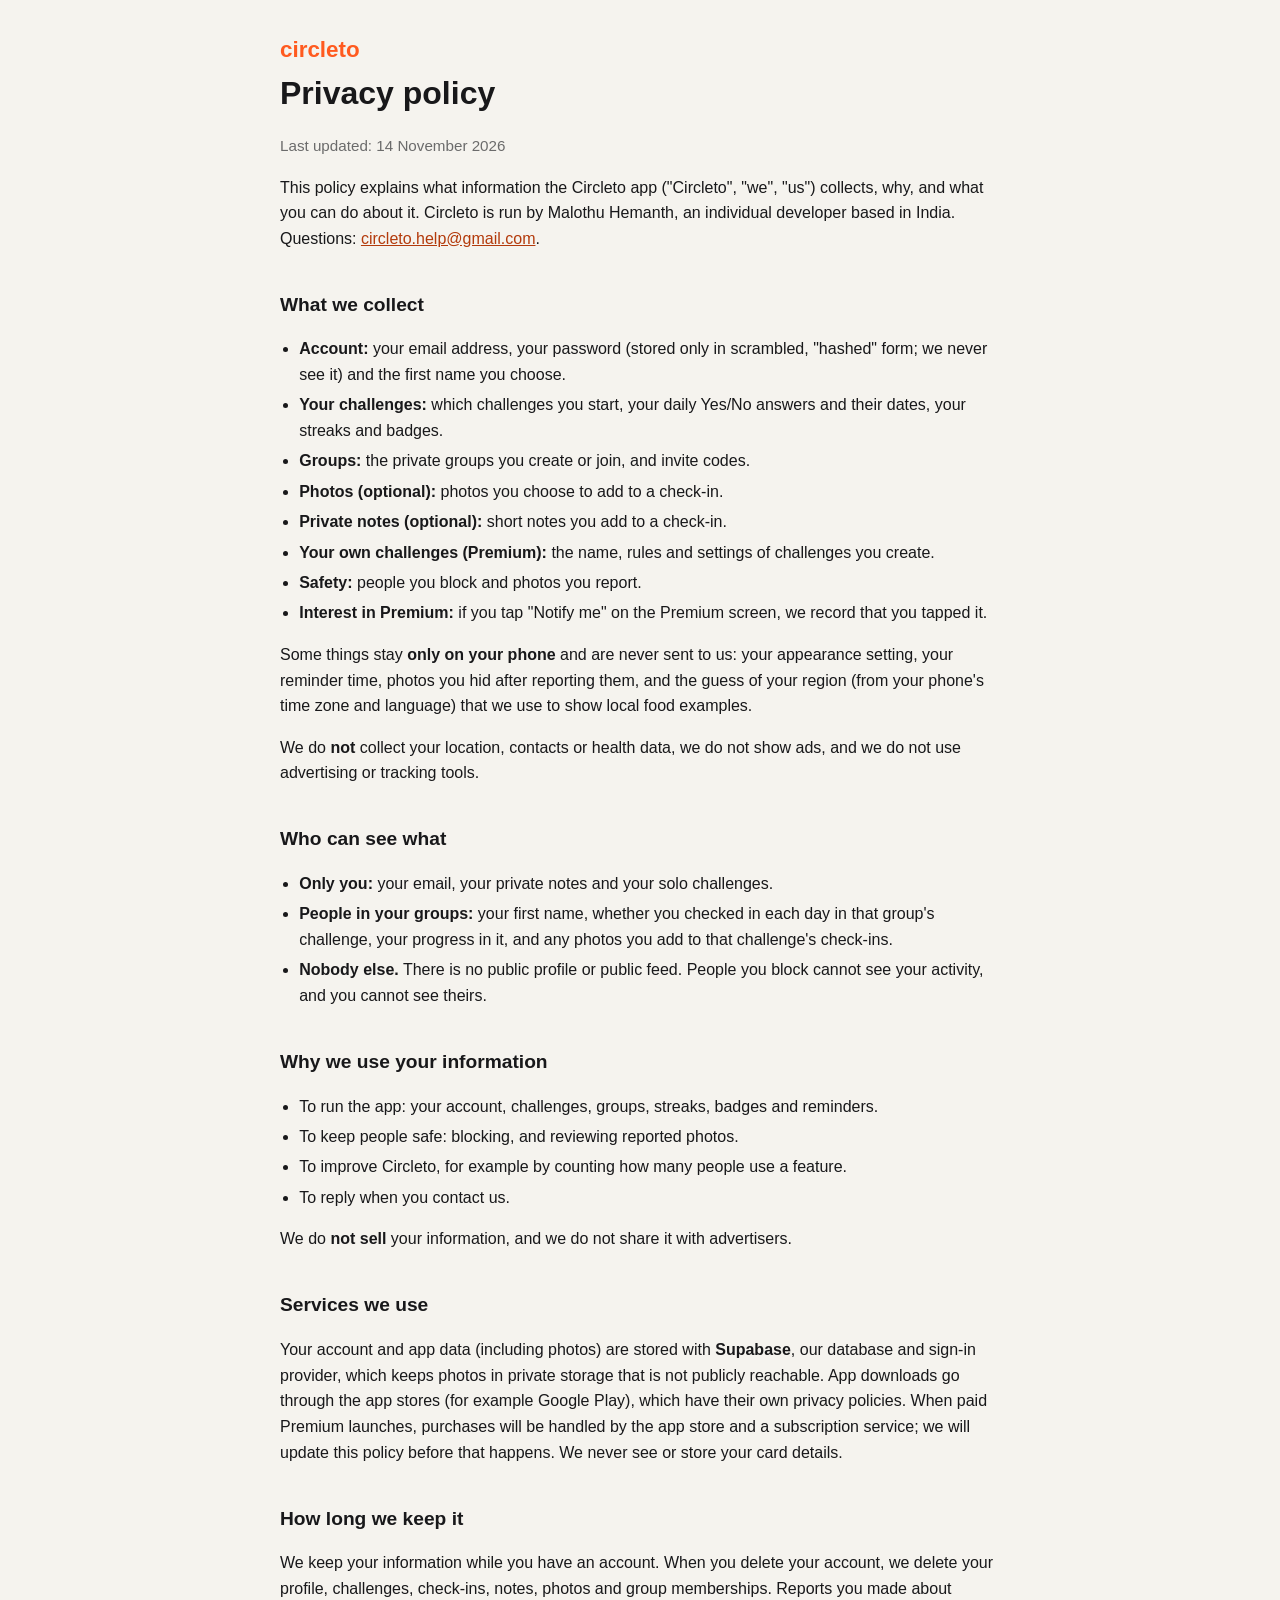
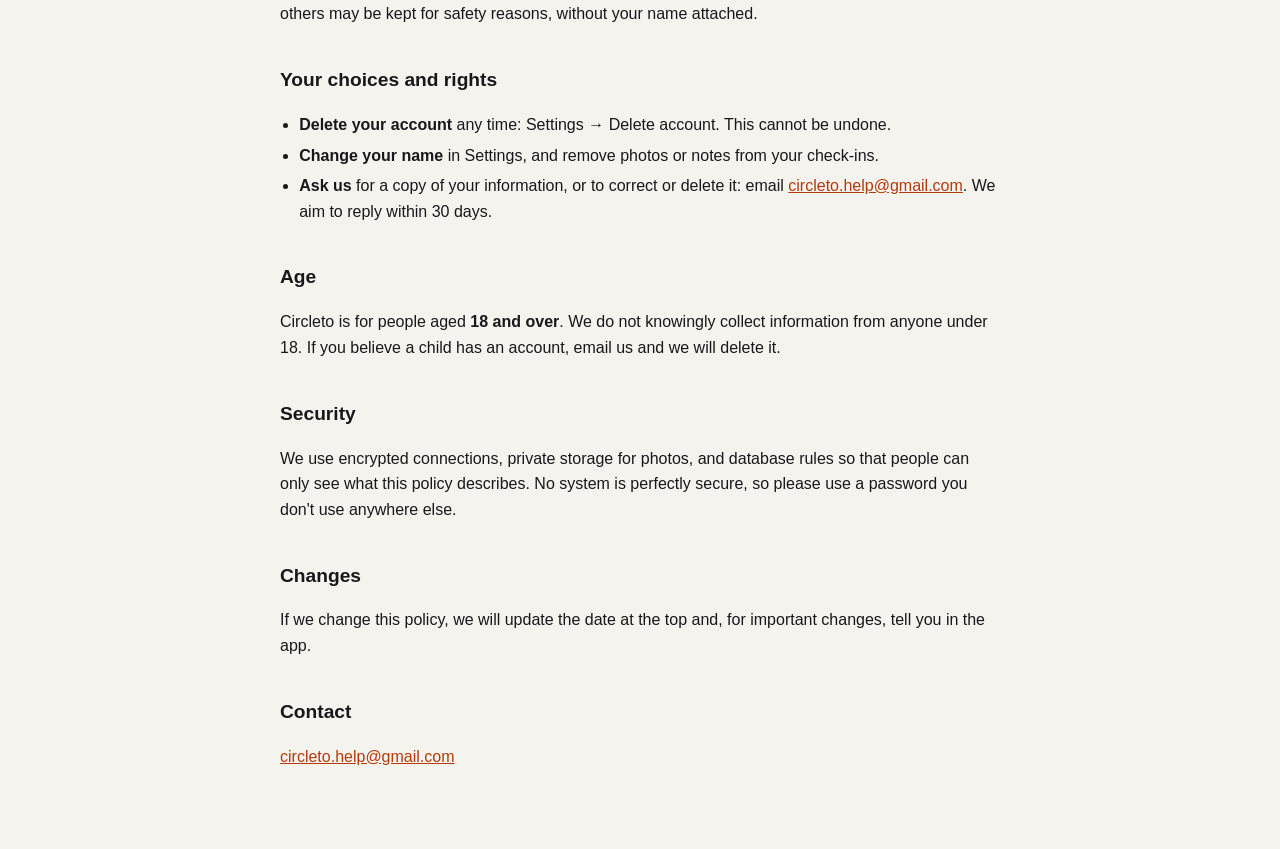
==== circleto/privacy.html @ b0643a5c "Add files via upload" ====
<!DOCTYPE html>
<html lang="en"><head><meta charset="utf-8"><meta name="viewport" content="width=device-width,initial-scale=1">
<title>Privacy policy · Circleto</title><link rel="stylesheet" href="style.css"></head>
<body>
<a class="brand" href="index.html">circleto</a>
<h1>Privacy policy</h1>
<p class="muted">Last updated: 14 November 2026</p>

<p>This policy explains what information the Circleto app ("Circleto", "we", "us") collects, why, and what you can do about it. Circleto is run by Malothu Hemanth, an individual developer based in India. Questions: <a href="mailto:circleto.help@gmail.com">circleto.help@gmail.com</a>.</p>

<h2>What we collect</h2>
<ul>
<li><b>Account:</b> your email address, your password (stored only in scrambled, "hashed" form; we never see it) and the first name you choose.</li>
<li><b>Your challenges:</b> which challenges you start, your daily Yes/No answers and their dates, your streaks and badges.</li>
<li><b>Groups:</b> the private groups you create or join, and invite codes.</li>
<li><b>Photos (optional):</b> photos you choose to add to a check-in.</li>
<li><b>Private notes (optional):</b> short notes you add to a check-in.</li>
<li><b>Your own challenges (Premium):</b> the name, rules and settings of challenges you create.</li>
<li><b>Safety:</b> people you block and photos you report.</li>
<li><b>Interest in Premium:</b> if you tap "Notify me" on the Premium screen, we record that you tapped it.</li>
</ul>
<p>Some things stay <b>only on your phone</b> and are never sent to us: your appearance setting, your reminder time, photos you hid after reporting them, and the guess of your region (from your phone's time zone and language) that we use to show local food examples.</p>
<p>We do <b>not</b> collect your location, contacts or health data, we do not show ads, and we do not use advertising or tracking tools.</p>

<h2>Who can see what</h2>
<ul>
<li><b>Only you:</b> your email, your private notes and your solo challenges.</li>
<li><b>People in your groups:</b> your first name, whether you checked in each day in that group's challenge, your progress in it, and any photos you add to that challenge's check-ins.</li>
<li><b>Nobody else.</b> There is no public profile or public feed. People you block cannot see your activity, and you cannot see theirs.</li>
</ul>

<h2>Why we use your information</h2>
<ul>
<li>To run the app: your account, challenges, groups, streaks, badges and reminders.</li>
<li>To keep people safe: blocking, and reviewing reported photos.</li>
<li>To improve Circleto, for example by counting how many people use a feature.</li>
<li>To reply when you contact us.</li>
</ul>
<p>We do <b>not sell</b> your information, and we do not share it with advertisers.</p>

<h2>Services we use</h2>
<p>Your account and app data (including photos) are stored with <b>Supabase</b>, our database and sign-in provider, which keeps photos in private storage that is not publicly reachable. App downloads go through the app stores (for example Google Play), which have their own privacy policies. When paid Premium launches, purchases will be handled by the app store and a subscription service; we will update this policy before that happens. We never see or store your card details.</p>

<h2>How long we keep it</h2>
<p>We keep your information while you have an account. When you delete your account, we delete your profile, challenges, check-ins, notes, photos and group memberships. Reports you made about others may be kept for safety reasons, without your name attached.</p>

<h2>Your choices and rights</h2>
<ul>
<li><b>Delete your account</b> any time: Settings → Delete account. This cannot be undone.</li>
<li><b>Change your name</b> in Settings, and remove photos or notes from your check-ins.</li>
<li><b>Ask us</b> for a copy of your information, or to correct or delete it: email <a href="mailto:circleto.help@gmail.com">circleto.help@gmail.com</a>. We aim to reply within 30 days.</li>
</ul>

<h2>Age</h2>
<p>Circleto is for people aged <b>18 and over</b>. We do not knowingly collect information from anyone under 18. If you believe a child has an account, email us and we will delete it.</p>

<h2>Security</h2>
<p>We use encrypted connections, private storage for photos, and database rules so that people can only see what this policy describes. No system is perfectly secure, so please use a password you don't use anywhere else.</p>

<h2>Changes</h2>
<p>If we change this policy, we will update the date at the top and, for important changes, tell you in the app.</p>

<h2>Contact</h2>
<p><a href="mailto:circleto.help@gmail.com">circleto.help@gmail.com</a></p>
</body></html>
---- circleto/style.css ----
body{font-family:-apple-system,BlinkMacSystemFont,"Segoe UI",Roboto,Arial,sans-serif;max-width:720px;margin:0 auto;padding:32px 20px 64px;line-height:1.6;color:#18181A;background:#F5F3EE}
h1{font-size:2rem;margin:0 0 4px}h2{font-size:1.2rem;margin-top:2em}
.muted{color:#6B6B6B;font-size:.95rem}a{color:#B33A0B}
.brand{font-weight:800;font-size:1.4rem;color:#FF5A1F;text-decoration:none}
ul{padding-left:1.2em}li{margin:.3em 0}
@media (prefers-color-scheme:dark){body{background:#0E0E0F;color:#EDEDED}.muted{color:#A0A0A0}a{color:#FF9466}}
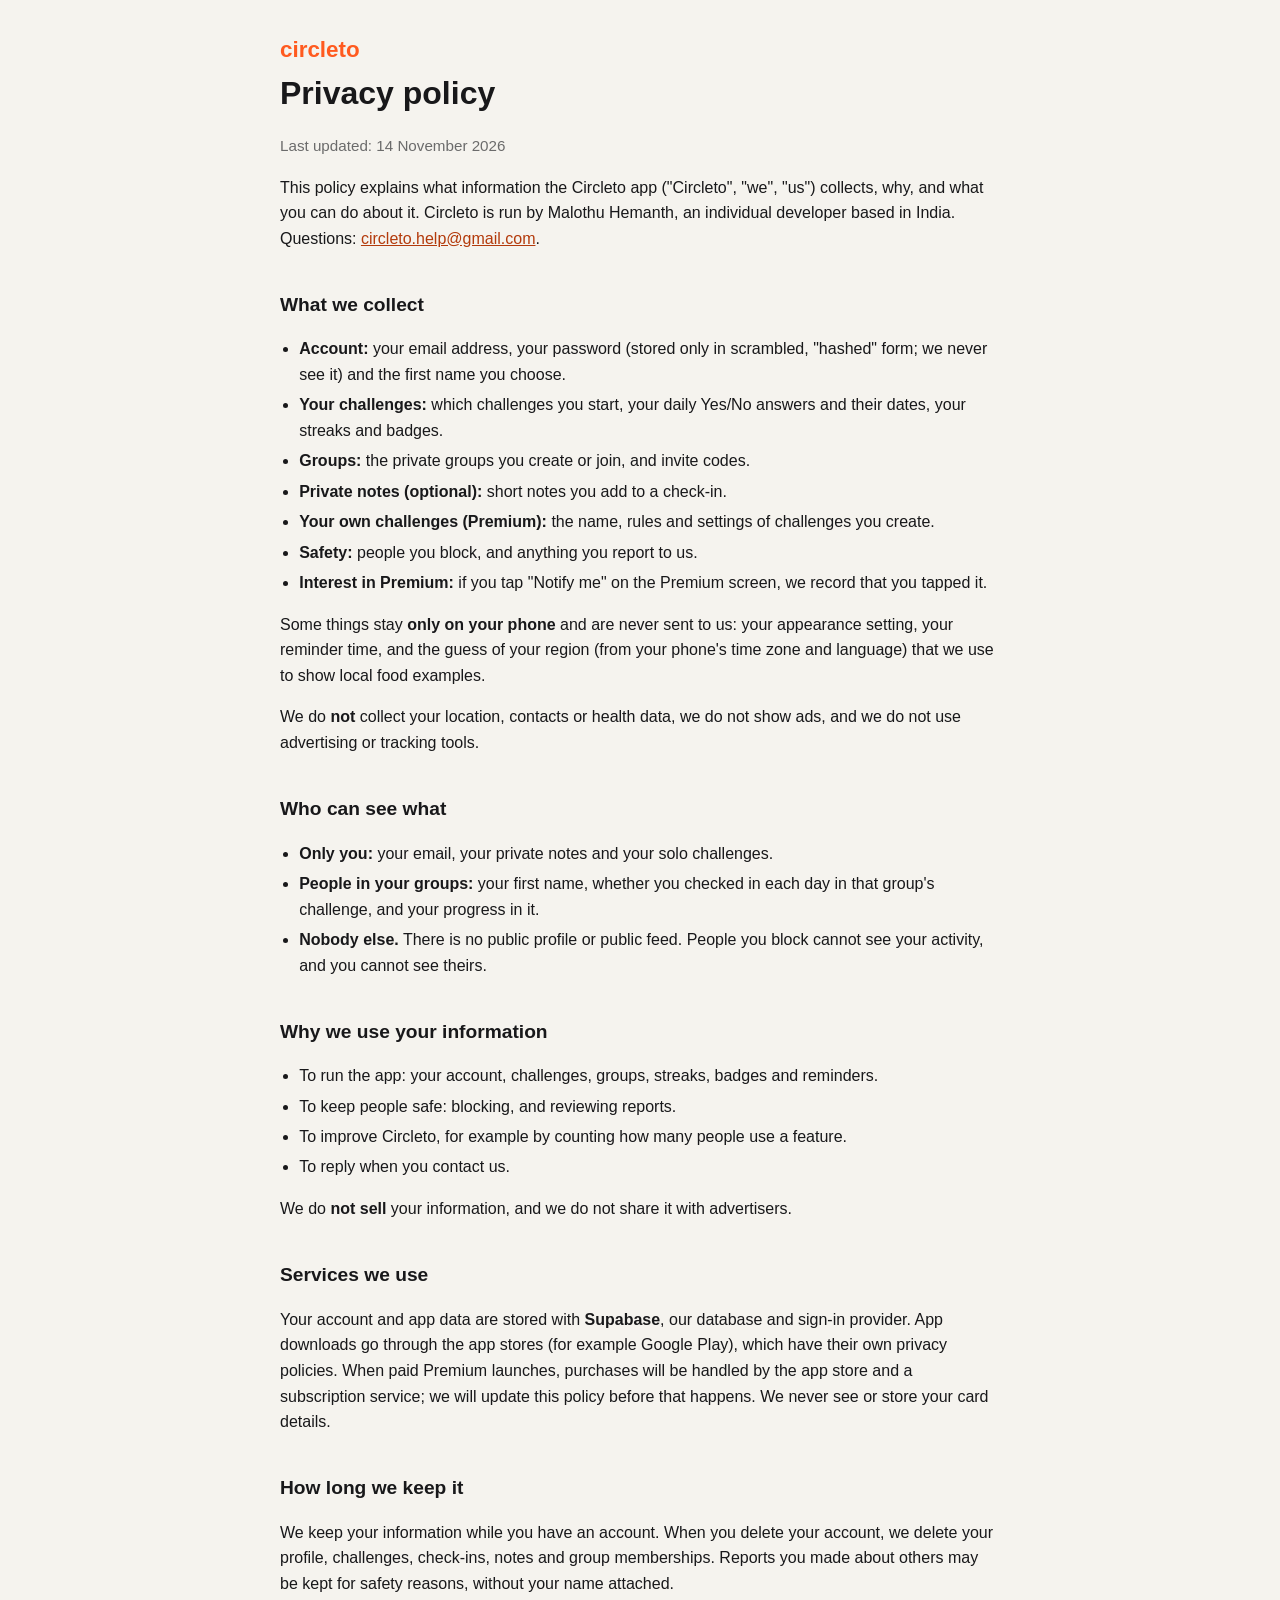
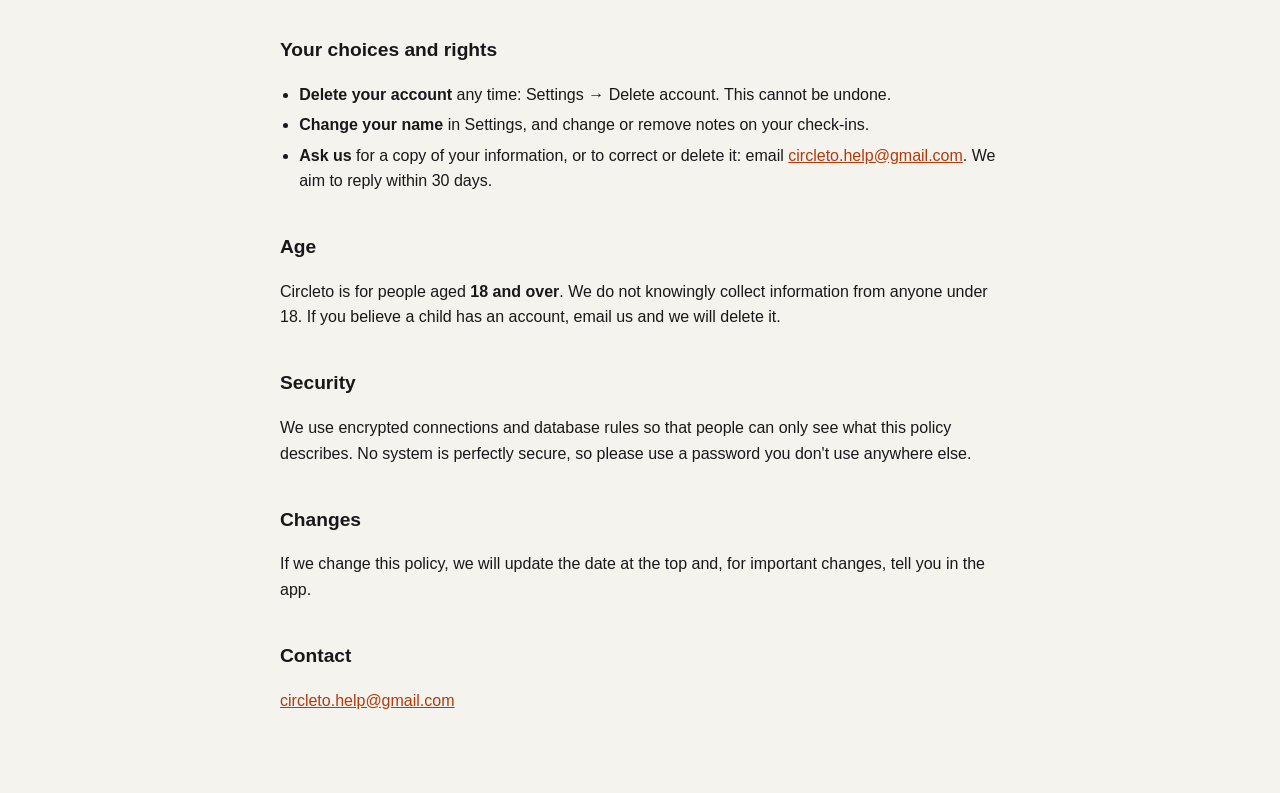
==== commit d25b0a69: "Add files via upload" ====
--- a/circleto/privacy.html
+++ b/circleto/privacy.html
@@ -13,41 +13,40 @@
 <li><b>Account:</b> your email address, your password (stored only in scrambled, "hashed" form; we never see it) and the first name you choose.</li>
 <li><b>Your challenges:</b> which challenges you start, your daily Yes/No answers and their dates, your streaks and badges.</li>
 <li><b>Groups:</b> the private groups you create or join, and invite codes.</li>
-<li><b>Photos (optional):</b> photos you choose to add to a check-in.</li>
 <li><b>Private notes (optional):</b> short notes you add to a check-in.</li>
 <li><b>Your own challenges (Premium):</b> the name, rules and settings of challenges you create.</li>
-<li><b>Safety:</b> people you block and photos you report.</li>
+<li><b>Safety:</b> people you block, and anything you report to us.</li>
 <li><b>Interest in Premium:</b> if you tap "Notify me" on the Premium screen, we record that you tapped it.</li>
 </ul>
-<p>Some things stay <b>only on your phone</b> and are never sent to us: your appearance setting, your reminder time, photos you hid after reporting them, and the guess of your region (from your phone's time zone and language) that we use to show local food examples.</p>
+<p>Some things stay <b>only on your phone</b> and are never sent to us: your appearance setting, your reminder time, and the guess of your region (from your phone's time zone and language) that we use to show local food examples.</p>
 <p>We do <b>not</b> collect your location, contacts or health data, we do not show ads, and we do not use advertising or tracking tools.</p>
 
 <h2>Who can see what</h2>
 <ul>
 <li><b>Only you:</b> your email, your private notes and your solo challenges.</li>
-<li><b>People in your groups:</b> your first name, whether you checked in each day in that group's challenge, your progress in it, and any photos you add to that challenge's check-ins.</li>
+<li><b>People in your groups:</b> your first name, whether you checked in each day in that group's challenge, and your progress in it.</li>
 <li><b>Nobody else.</b> There is no public profile or public feed. People you block cannot see your activity, and you cannot see theirs.</li>
 </ul>
 
 <h2>Why we use your information</h2>
 <ul>
 <li>To run the app: your account, challenges, groups, streaks, badges and reminders.</li>
-<li>To keep people safe: blocking, and reviewing reported photos.</li>
+<li>To keep people safe: blocking, and reviewing reports.</li>
 <li>To improve Circleto, for example by counting how many people use a feature.</li>
 <li>To reply when you contact us.</li>
 </ul>
 <p>We do <b>not sell</b> your information, and we do not share it with advertisers.</p>
 
 <h2>Services we use</h2>
-<p>Your account and app data (including photos) are stored with <b>Supabase</b>, our database and sign-in provider, which keeps photos in private storage that is not publicly reachable. App downloads go through the app stores (for example Google Play), which have their own privacy policies. When paid Premium launches, purchases will be handled by the app store and a subscription service; we will update this policy before that happens. We never see or store your card details.</p>
+<p>Your account and app data are stored with <b>Supabase</b>, our database and sign-in provider. App downloads go through the app stores (for example Google Play), which have their own privacy policies. When paid Premium launches, purchases will be handled by the app store and a subscription service; we will update this policy before that happens. We never see or store your card details.</p>
 
 <h2>How long we keep it</h2>
-<p>We keep your information while you have an account. When you delete your account, we delete your profile, challenges, check-ins, notes, photos and group memberships. Reports you made about others may be kept for safety reasons, without your name attached.</p>
+<p>We keep your information while you have an account. When you delete your account, we delete your profile, challenges, check-ins, notes and group memberships. Reports you made about others may be kept for safety reasons, without your name attached.</p>
 
 <h2>Your choices and rights</h2>
 <ul>
 <li><b>Delete your account</b> any time: Settings → Delete account. This cannot be undone.</li>
-<li><b>Change your name</b> in Settings, and remove photos or notes from your check-ins.</li>
+<li><b>Change your name</b> in Settings, and change or remove notes on your check-ins.</li>
 <li><b>Ask us</b> for a copy of your information, or to correct or delete it: email <a href="mailto:circleto.help@gmail.com">circleto.help@gmail.com</a>. We aim to reply within 30 days.</li>
 </ul>
 
@@ -55,7 +54,7 @@
 <p>Circleto is for people aged <b>18 and over</b>. We do not knowingly collect information from anyone under 18. If you believe a child has an account, email us and we will delete it.</p>
 
 <h2>Security</h2>
-<p>We use encrypted connections, private storage for photos, and database rules so that people can only see what this policy describes. No system is perfectly secure, so please use a password you don't use anywhere else.</p>
+<p>We use encrypted connections and database rules so that people can only see what this policy describes. No system is perfectly secure, so please use a password you don't use anywhere else.</p>
 
 <h2>Changes</h2>
 <p>If we change this policy, we will update the date at the top and, for important changes, tell you in the app.</p>
